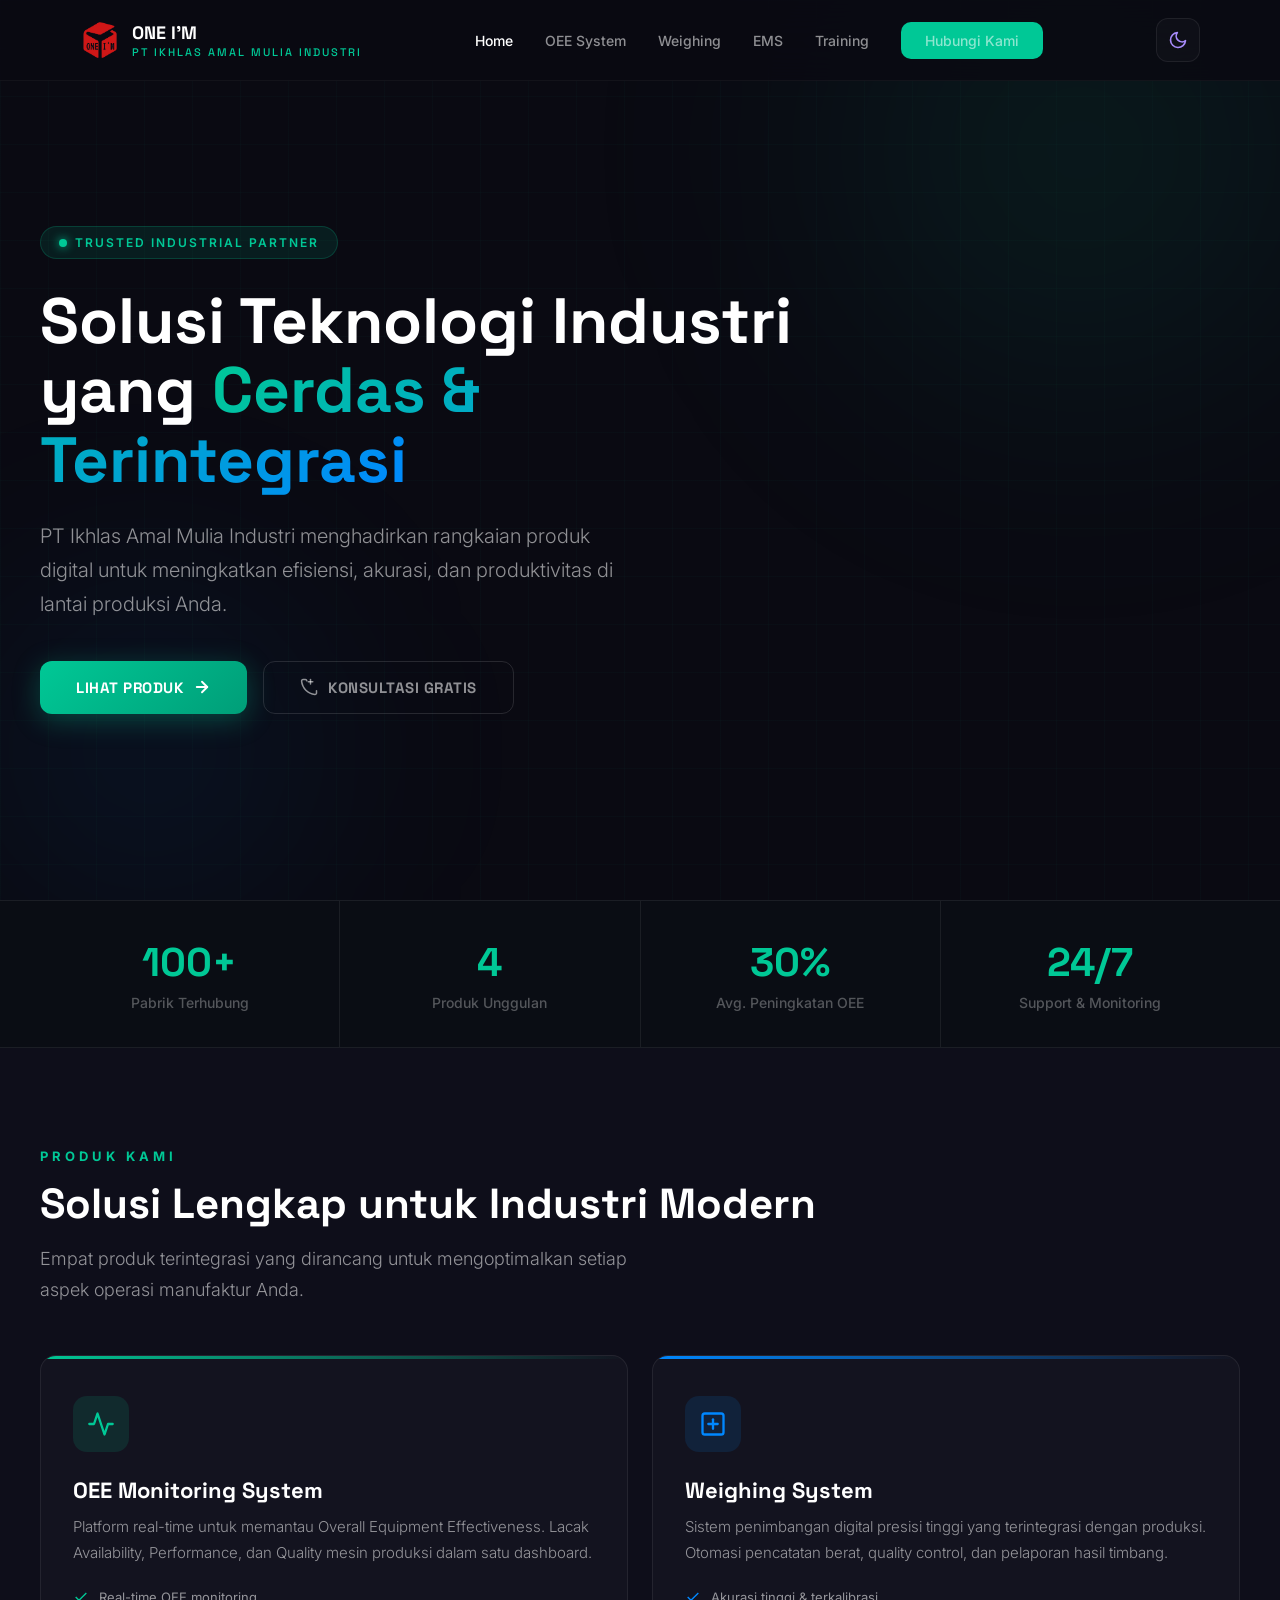
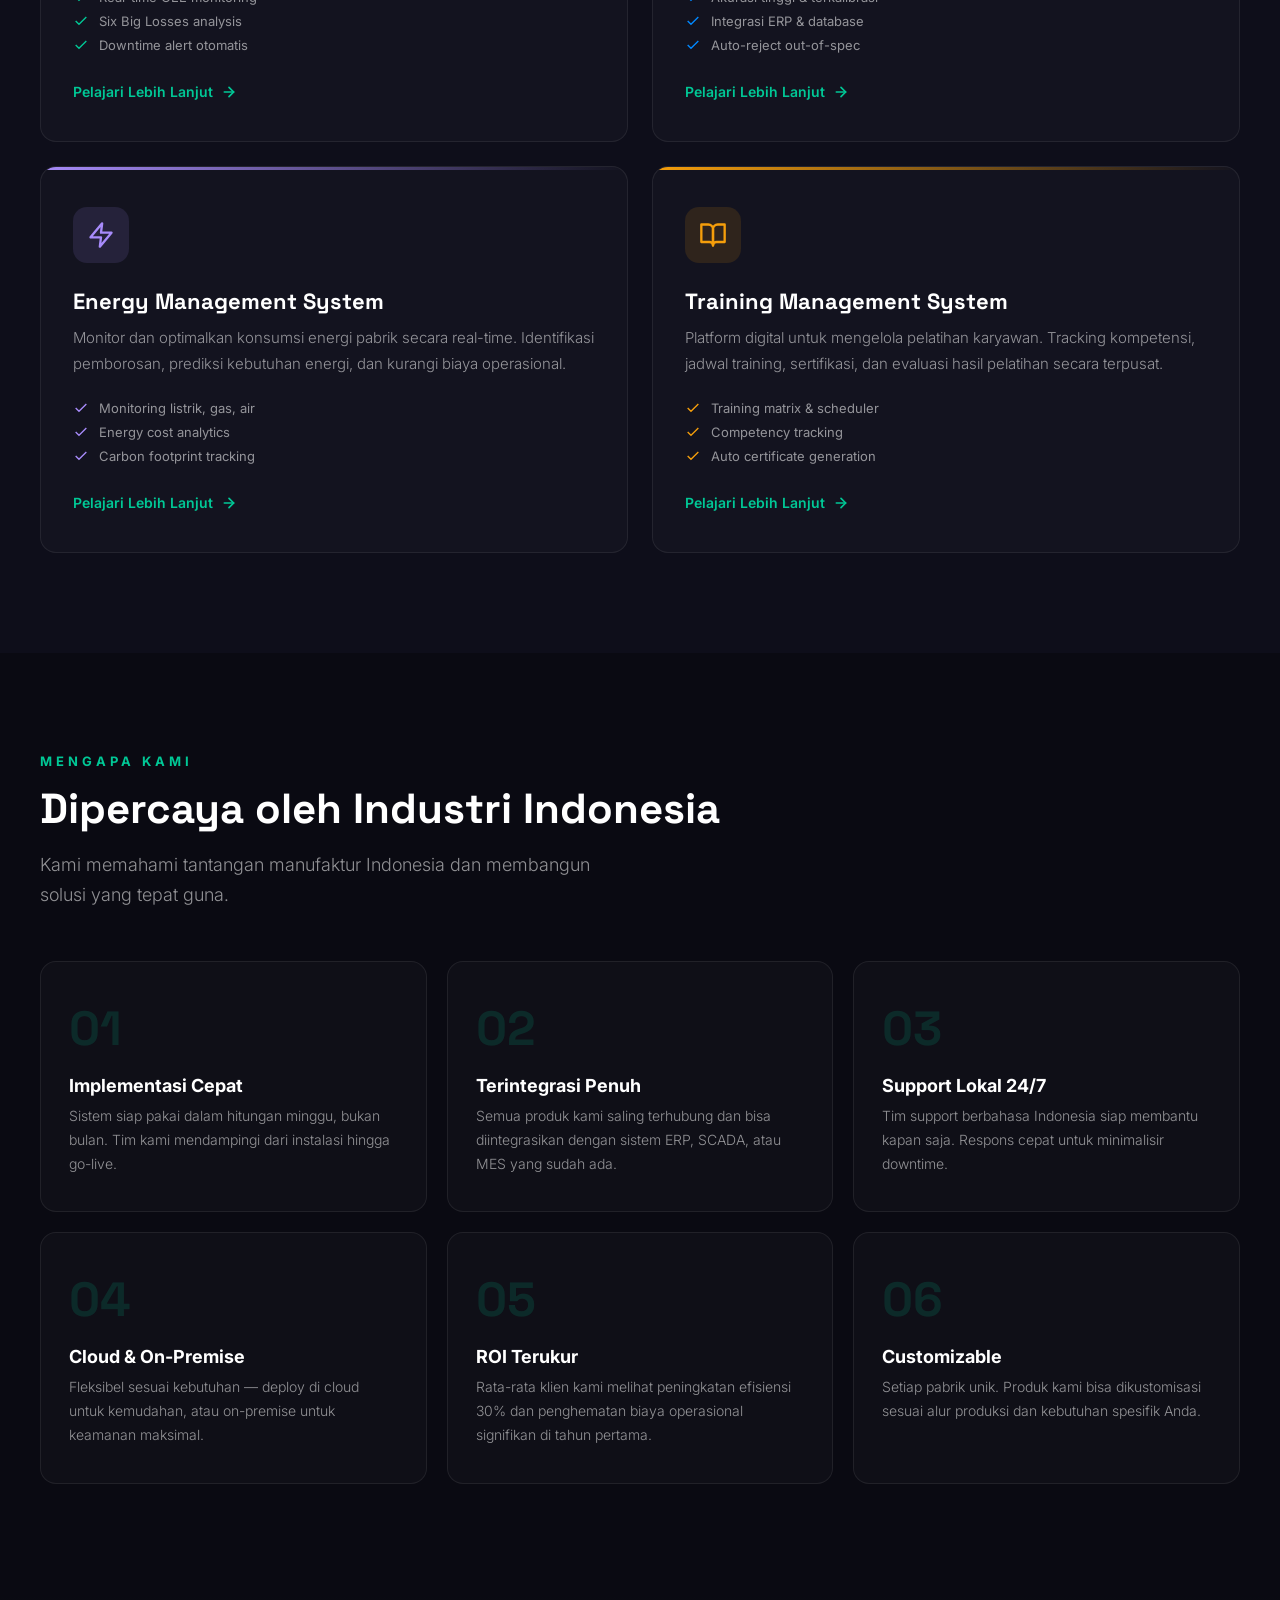
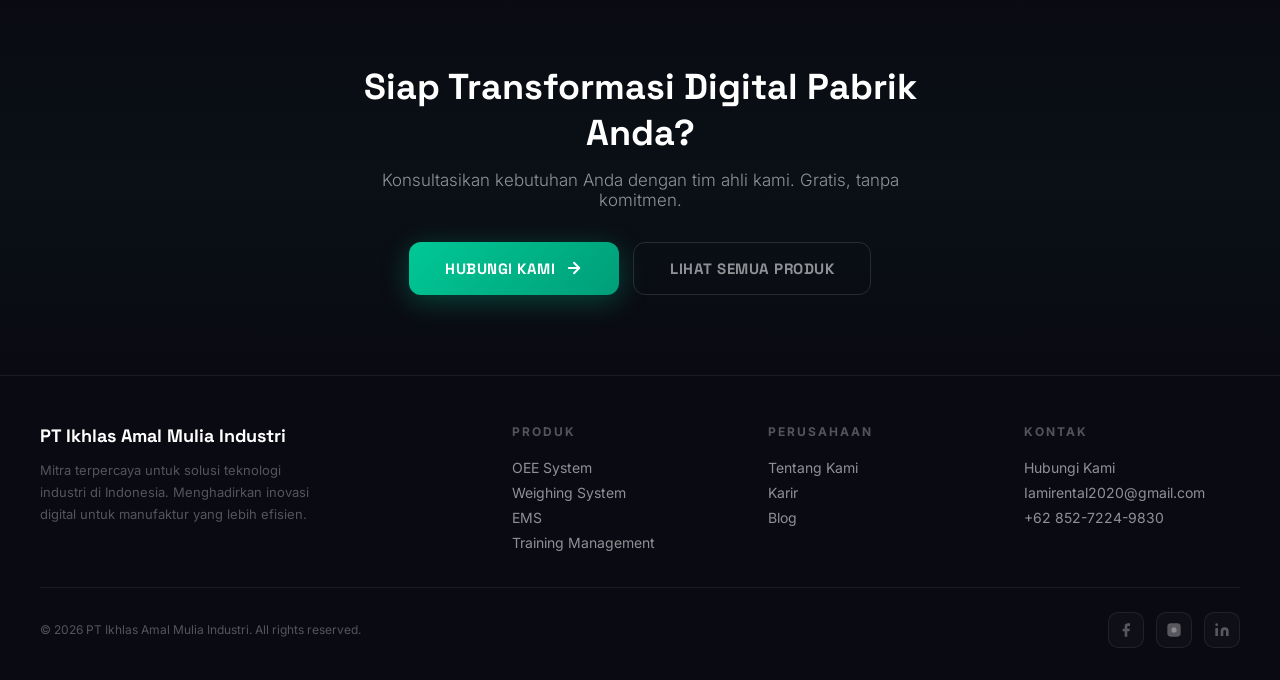
==== index.html @ dc268954 "Add files via upload" ====
<!DOCTYPE html>
<html lang="id">
<head>
<meta charset="UTF-8">
<meta name="viewport" content="width=device-width, initial-scale=1.0">
<link rel="icon" type="image/x-icon" href="img/favicon.ico">
<link rel="apple-touch-icon" sizes="180x180" href="img/favicon-180.png">
<title>PT Ikhlas Amal Mulia Industri — Industrial Technology Solutions</title>
<link rel="preconnect" href="https://fonts.googleapis.com">
<link href="https://fonts.googleapis.com/css2?family=Inter:wght@300;400;500;600;700;800;900&family=Space+Grotesk:wght@400;500;600;700;800&family=JetBrains+Mono:wght@400;500;600&display=swap" rel="stylesheet">
<link rel="stylesheet" href="css/theme.css">
<script src="theme.js"></script>
<link rel="stylesheet" href="css/main.css">
</head>
<body>

<!-- NAV -->
<nav class="nav">
  <div class="nav-inner">
    <a href="index.html" class="nav-logo">
      <div class="nav-logo-icon"><img src="img/logo.png" alt="ONE I'M Logo"></div>
      <div class="nav-brand">ONE I'M<span>PT Ikhlas Amal Mulia Industri</span></div>
    </a>
    <div class="nav-links">
      <a href="index.html" class="active">Home</a>
      <a href="oee.html">OEE System</a>
      <a href="weighing.html">Weighing</a>
      <a href="ems.html">EMS</a>
      <a href="training.html">Training</a>
      <a href="contact.html" class="nav-cta">Hubungi Kami</a>
    </div>
    <button class="theme-toggle" onclick="toggleTheme()" aria-label="Toggle theme">
      <svg class="icon-moon" viewBox="0 0 24 24" fill="none" stroke-width="2" stroke-linecap="round" stroke-linejoin="round"><path d="M21 12.79A9 9 0 1 1 11.21 3 7 7 0 0 0 21 12.79z"/></svg>
      <svg class="icon-sun" viewBox="0 0 24 24" fill="none" stroke-width="2" stroke-linecap="round" stroke-linejoin="round"><circle cx="12" cy="12" r="5"/><line x1="12" y1="1" x2="12" y2="3"/><line x1="12" y1="21" x2="12" y2="23"/><line x1="4.22" y1="4.22" x2="5.64" y2="5.64"/><line x1="18.36" y1="18.36" x2="19.78" y2="19.78"/><line x1="1" y1="12" x2="3" y2="12"/><line x1="21" y1="12" x2="23" y2="12"/><line x1="4.22" y1="19.78" x2="5.64" y2="18.36"/><line x1="18.36" y1="5.64" x2="19.78" y2="4.22"/></svg>
    </button>
    <div class="hamburger" onclick="toggleMobileMenu()">
      <span></span><span></span><span></span>
    </div>
  </div>
</nav>
<div class="mobile-menu" id="mobileMenu">
  <a href="index.html">Home</a>
  <a href="oee.html">OEE System</a>
  <a href="weighing.html">Weighing System</a>
  <a href="ems.html">EMS</a>
  <a href="training.html">Training Management</a>
  <a href="contact.html">Hubungi Kami</a>
  <div class="mobile-theme-toggle" onclick="toggleTheme()">
    <svg viewBox="0 0 24 24" fill="none" stroke="currentColor" stroke-width="2"><path d="M21 12.79A9 9 0 1 1 11.21 3 7 7 0 0 0 21 12.79z"/></svg>
    <span class="label-dark">Mode Siang</span>
    <span class="label-light">Mode Malam</span>
  </div>
</div>

<!-- HERO -->
<section class="hero">
  <div class="hero-bg">
    <div class="hero-glow1"></div>
    <div class="hero-glow2"></div>
    <div class="hero-grid"></div>
  </div>
  <div class="hero-inner">
    <div class="hero-badge">Trusted Industrial Partner</div>
    <h1>Solusi Teknologi Industri yang <em>Cerdas & Terintegrasi</em></h1>
    <p class="hero-sub">PT Ikhlas Amal Mulia Industri menghadirkan rangkaian produk digital untuk meningkatkan efisiensi, akurasi, dan produktivitas di lantai produksi Anda.</p>
    <div class="hero-actions">
      <a href="#products" class="btn btn-primary">
        Lihat Produk
        <svg viewBox="0 0 24 24" fill="none" stroke="currentColor" stroke-width="2.5" stroke-linecap="round" stroke-linejoin="round"><line x1="5" y1="12" x2="19" y2="12"/><polyline points="12 5 19 12 12 19"/></svg>
      </a>
      <a href="contact.html" class="btn btn-outline">
        <svg viewBox="0 0 24 24" fill="none" stroke="currentColor" stroke-width="2" stroke-linecap="round" stroke-linejoin="round"><path d="M22 16.92v3a2 2 0 0 1-2.18 2A19.79 19.79 0 0 1 2.12 4.18 2 2 0 0 1 4.11 2h3a2 2 0 0 1 2 1.72"/><line x1="14" y1="2" x2="14" y2="8"/><line x1="11" y1="5" x2="17" y2="5"/></svg>
        Konsultasi Gratis
      </a>
    </div>
  </div>
</section>

<!-- STATS -->
<div class="stats-strip">
  <div class="stats-inner">
    <div class="stat-item"><div class="stat-num">100+</div><div class="stat-label">Pabrik Terhubung</div></div>
    <div class="stat-item"><div class="stat-num">4</div><div class="stat-label">Produk Unggulan</div></div>
    <div class="stat-item"><div class="stat-num">30%</div><div class="stat-label">Avg. Peningkatan OEE</div></div>
    <div class="stat-item"><div class="stat-num">24/7</div><div class="stat-label">Support & Monitoring</div></div>
  </div>
</div>

<!-- PRODUCTS -->
<section class="section" id="products" style="background:var(--bg2);">
  <div class="section-inner">
    <div class="section-tag">Produk Kami</div>
    <div class="section-title">Solusi Lengkap untuk Industri Modern</div>
    <p class="section-desc">Empat produk terintegrasi yang dirancang untuk mengoptimalkan setiap aspek operasi manufaktur Anda.</p>

    <div class="products-grid">
      <!-- OEE -->
      <div class="product-card pc-green">
        <div class="pc-icon pi-green">
          <svg viewBox="0 0 24 24" fill="none" stroke="#00c896" stroke-width="2" stroke-linecap="round" stroke-linejoin="round"><polyline points="22 12 18 12 15 21 9 3 6 12 2 12"/></svg>
        </div>
        <div class="pc-title">OEE Monitoring System</div>
        <p class="pc-desc">Platform real-time untuk memantau Overall Equipment Effectiveness. Lacak Availability, Performance, dan Quality mesin produksi dalam satu dashboard.</p>
        <div class="pc-features">
          <div class="pc-feat"><svg viewBox="0 0 24 24" fill="none" stroke="#00c896" stroke-width="2"><polyline points="20 6 9 17 4 12"/></svg>Real-time OEE monitoring</div>
          <div class="pc-feat"><svg viewBox="0 0 24 24" fill="none" stroke="#00c896" stroke-width="2"><polyline points="20 6 9 17 4 12"/></svg>Six Big Losses analysis</div>
          <div class="pc-feat"><svg viewBox="0 0 24 24" fill="none" stroke="#00c896" stroke-width="2"><polyline points="20 6 9 17 4 12"/></svg>Downtime alert otomatis</div>
        </div>
        <a href="oee.html" class="pc-link">Pelajari Lebih Lanjut <svg viewBox="0 0 24 24" fill="none" stroke="currentColor" stroke-width="2.5" stroke-linecap="round" stroke-linejoin="round"><line x1="5" y1="12" x2="19" y2="12"/><polyline points="12 5 19 12 12 19"/></svg></a>
      </div>

      <!-- Weighing -->
      <div class="product-card pc-blue">
        <div class="pc-icon pi-blue">
          <svg viewBox="0 0 24 24" fill="none" stroke="#0088ff" stroke-width="2" stroke-linecap="round" stroke-linejoin="round"><rect x="3" y="3" width="18" height="18" rx="2"/><path d="M12 8v8"/><path d="M8 12h8"/></svg>
        </div>
        <div class="pc-title">Weighing System</div>
        <p class="pc-desc">Sistem penimbangan digital presisi tinggi yang terintegrasi dengan produksi. Otomasi pencatatan berat, quality control, dan pelaporan hasil timbang.</p>
        <div class="pc-features">
          <div class="pc-feat"><svg viewBox="0 0 24 24" fill="none" stroke="#0088ff" stroke-width="2"><polyline points="20 6 9 17 4 12"/></svg>Akurasi tinggi &amp; terkalibrasi</div>
          <div class="pc-feat"><svg viewBox="0 0 24 24" fill="none" stroke="#0088ff" stroke-width="2"><polyline points="20 6 9 17 4 12"/></svg>Integrasi ERP &amp; database</div>
          <div class="pc-feat"><svg viewBox="0 0 24 24" fill="none" stroke="#0088ff" stroke-width="2"><polyline points="20 6 9 17 4 12"/></svg>Auto-reject out-of-spec</div>
        </div>
        <a href="weighing.html" class="pc-link">Pelajari Lebih Lanjut <svg viewBox="0 0 24 24" fill="none" stroke="currentColor" stroke-width="2.5" stroke-linecap="round" stroke-linejoin="round"><line x1="5" y1="12" x2="19" y2="12"/><polyline points="12 5 19 12 12 19"/></svg></a>
      </div>

      <!-- EMS -->
      <div class="product-card pc-purple">
        <div class="pc-icon pi-purple">
          <svg viewBox="0 0 24 24" fill="none" stroke="#a78bfa" stroke-width="2" stroke-linecap="round" stroke-linejoin="round"><path d="M13 2L3 14h9l-1 8 10-12h-9l1-8z"/></svg>
        </div>
        <div class="pc-title">Energy Management System</div>
        <p class="pc-desc">Monitor dan optimalkan konsumsi energi pabrik secara real-time. Identifikasi pemborosan, prediksi kebutuhan energi, dan kurangi biaya operasional.</p>
        <div class="pc-features">
          <div class="pc-feat"><svg viewBox="0 0 24 24" fill="none" stroke="#a78bfa" stroke-width="2"><polyline points="20 6 9 17 4 12"/></svg>Monitoring listrik, gas, air</div>
          <div class="pc-feat"><svg viewBox="0 0 24 24" fill="none" stroke="#a78bfa" stroke-width="2"><polyline points="20 6 9 17 4 12"/></svg>Energy cost analytics</div>
          <div class="pc-feat"><svg viewBox="0 0 24 24" fill="none" stroke="#a78bfa" stroke-width="2"><polyline points="20 6 9 17 4 12"/></svg>Carbon footprint tracking</div>
        </div>
        <a href="ems.html" class="pc-link">Pelajari Lebih Lanjut <svg viewBox="0 0 24 24" fill="none" stroke="currentColor" stroke-width="2.5" stroke-linecap="round" stroke-linejoin="round"><line x1="5" y1="12" x2="19" y2="12"/><polyline points="12 5 19 12 12 19"/></svg></a>
      </div>

      <!-- Training -->
      <div class="product-card pc-orange">
        <div class="pc-icon pi-orange">
          <svg viewBox="0 0 24 24" fill="none" stroke="#f59e0b" stroke-width="2" stroke-linecap="round" stroke-linejoin="round"><path d="M2 3h6a4 4 0 0 1 4 4v14a3 3 0 0 0-3-3H2z"/><path d="M22 3h-6a4 4 0 0 0-4 4v14a3 3 0 0 1 3-3h7z"/></svg>
        </div>
        <div class="pc-title">Training Management System</div>
        <p class="pc-desc">Platform digital untuk mengelola pelatihan karyawan. Tracking kompetensi, jadwal training, sertifikasi, dan evaluasi hasil pelatihan secara terpusat.</p>
        <div class="pc-features">
          <div class="pc-feat"><svg viewBox="0 0 24 24" fill="none" stroke="#f59e0b" stroke-width="2"><polyline points="20 6 9 17 4 12"/></svg>Training matrix &amp; scheduler</div>
          <div class="pc-feat"><svg viewBox="0 0 24 24" fill="none" stroke="#f59e0b" stroke-width="2"><polyline points="20 6 9 17 4 12"/></svg>Competency tracking</div>
          <div class="pc-feat"><svg viewBox="0 0 24 24" fill="none" stroke="#f59e0b" stroke-width="2"><polyline points="20 6 9 17 4 12"/></svg>Auto certificate generation</div>
        </div>
        <a href="training.html" class="pc-link">Pelajari Lebih Lanjut <svg viewBox="0 0 24 24" fill="none" stroke="currentColor" stroke-width="2.5" stroke-linecap="round" stroke-linejoin="round"><line x1="5" y1="12" x2="19" y2="12"/><polyline points="12 5 19 12 12 19"/></svg></a>
      </div>
    </div>
  </div>
</section>

<!-- WHY US -->
<section class="section">
  <div class="section-inner">
    <div class="section-tag">Mengapa Kami</div>
    <div class="section-title">Dipercaya oleh Industri Indonesia</div>
    <p class="section-desc">Kami memahami tantangan manufaktur Indonesia dan membangun solusi yang tepat guna.</p>
    <div class="why-grid">
      <div class="why-card">
        <div class="why-num">01</div>
        <div class="why-title">Implementasi Cepat</div>
        <div class="why-desc">Sistem siap pakai dalam hitungan minggu, bukan bulan. Tim kami mendampingi dari instalasi hingga go-live.</div>
      </div>
      <div class="why-card">
        <div class="why-num">02</div>
        <div class="why-title">Terintegrasi Penuh</div>
        <div class="why-desc">Semua produk kami saling terhubung dan bisa diintegrasikan dengan sistem ERP, SCADA, atau MES yang sudah ada.</div>
      </div>
      <div class="why-card">
        <div class="why-num">03</div>
        <div class="why-title">Support Lokal 24/7</div>
        <div class="why-desc">Tim support berbahasa Indonesia siap membantu kapan saja. Respons cepat untuk minimalisir downtime.</div>
      </div>
      <div class="why-card">
        <div class="why-num">04</div>
        <div class="why-title">Cloud & On-Premise</div>
        <div class="why-desc">Fleksibel sesuai kebutuhan — deploy di cloud untuk kemudahan, atau on-premise untuk keamanan maksimal.</div>
      </div>
      <div class="why-card">
        <div class="why-num">05</div>
        <div class="why-title">ROI Terukur</div>
        <div class="why-desc">Rata-rata klien kami melihat peningkatan efisiensi 30% dan penghematan biaya operasional signifikan di tahun pertama.</div>
      </div>
      <div class="why-card">
        <div class="why-num">06</div>
        <div class="why-title">Customizable</div>
        <div class="why-desc">Setiap pabrik unik. Produk kami bisa dikustomisasi sesuai alur produksi dan kebutuhan spesifik Anda.</div>
      </div>
    </div>
  </div>
</section>

<!-- CTA -->
<section class="cta-section">
  <div class="cta-inner">
    <div class="cta-title">Siap Transformasi Digital Pabrik Anda?</div>
    <p class="cta-desc">Konsultasikan kebutuhan Anda dengan tim ahli kami. Gratis, tanpa komitmen.</p>
    <div style="display:flex;gap:14px;justify-content:center;flex-wrap:wrap;">
      <a href="contact.html" class="btn btn-primary">Hubungi Kami <svg viewBox="0 0 24 24" fill="none" stroke="currentColor" stroke-width="2.5" stroke-linecap="round" stroke-linejoin="round"><line x1="5" y1="12" x2="19" y2="12"/><polyline points="12 5 19 12 12 19"/></svg></a>
      <a href="#products" class="btn btn-outline">Lihat Semua Produk</a>
    </div>
  </div>
</section>

<!-- FOOTER -->
<footer class="footer">
  <div class="footer-inner">
    <div>
      <div class="footer-brand">PT Ikhlas Amal Mulia Industri</div>
      <p class="footer-brand-desc">Mitra terpercaya untuk solusi teknologi industri di Indonesia. Menghadirkan inovasi digital untuk manufaktur yang lebih efisien.</p>
    </div>
    <div class="footer-col">
      <div class="footer-col-title">Produk</div>
      <a href="oee.html">OEE System</a>
      <a href="weighing.html">Weighing System</a>
      <a href="ems.html">EMS</a>
      <a href="training.html">Training Management</a>
    </div>
    <div class="footer-col">
      <div class="footer-col-title">Perusahaan</div>
      <a href="#">Tentang Kami</a>
      <a href="#">Karir</a>
      <a href="#">Blog</a>
    </div>
    <div class="footer-col">
      <div class="footer-col-title">Kontak</div>
      <a href="contact.html">Hubungi Kami</a>
      <a href="#">Iamirental2020@gmail.com</a>
      <a href="#">+62 852-7224-9830</a>
    </div>
  </div>
  <div class="footer-bottom">
    <div class="footer-copy">&copy; 2026 PT Ikhlas Amal Mulia Industri. All rights reserved.</div>
    <div class="footer-socials">
      <a href="#" class="footer-social"><svg viewBox="0 0 24 24"><path d="M18 2h-3a5 5 0 0 0-5 5v3H7v4h3v8h4v-8h3l1-4h-4V7a1 1 0 0 1 1-1h3z"/></svg></a>
      <a href="#" class="footer-social"><svg viewBox="0 0 24 24"><rect x="2" y="2" width="20" height="20" rx="5"/><path d="M16 11.37A4 4 0 1 1 12.63 8 4 4 0 0 1 16 11.37z"/><line x1="17.5" y1="6.5" x2="17.51" y2="6.5"/></svg></a>
      <a href="#" class="footer-social"><svg viewBox="0 0 24 24"><path d="M16 8a6 6 0 0 1 6 6v7h-4v-7a2 2 0 0 0-2-2 2 2 0 0 0-2 2v7h-4v-7a6 6 0 0 1 6-6z"/><rect x="2" y="9" width="4" height="12"/><circle cx="4" cy="4" r="2"/></svg></a>
    </div>
  </div>
</footer>

</body>
</html>
---- css/theme.css ----
/* ===== DARK THEME (Default) ===== */
:root {
  --bg: #0a0a12;
  --bg2: #0e0e1a;
  --bg3: #12121e;
  --card: rgba(255,255,255,0.025);
  --card-hover: rgba(0,200,150,0.04);
  --border: rgba(255,255,255,0.07);
  --border-hover: rgba(0,200,150,0.2);
  --text: #fff;
  --text2: rgba(255,255,255,0.55);
  --text3: rgba(255,255,255,0.3);
  --nav-bg: rgba(10,10,18,0.85);
  --nav-border: rgba(255,255,255,0.04);
  --input-bg: rgba(255,255,255,0.04);
  --input-border: rgba(255,255,255,0.1);
  --shadow: rgba(0,0,0,0.5);
  --glow-green: rgba(0,200,150,0.12);
  --glow-blue: rgba(0,136,255,0.1);
  --stats-bg: rgba(0,200,150,0.015);
  --footer-border: rgba(255,255,255,0.05);
  --code-bg: rgba(255,255,255,0.06);
}

/* ===== LIGHT THEME ===== */
[data-theme="light"] {
  --bg: #f5f7fa;
  --bg2: #edf0f5;
  --bg3: #e4e8ef;
  --card: rgba(255,255,255,0.85);
  --card-hover: rgba(0,200,150,0.06);
  --border: rgba(0,0,0,0.08);
  --border-hover: rgba(0,200,150,0.3);
  --text: #1a1a2e;
  --text2: rgba(26,26,46,0.65);
  --text3: rgba(26,26,46,0.4);
  --nav-bg: rgba(245,247,250,0.9);
  --nav-border: rgba(0,0,0,0.06);
  --input-bg: rgba(0,0,0,0.03);
  --input-border: rgba(0,0,0,0.12);
  --shadow: rgba(0,0,0,0.08);
  --glow-green: rgba(0,200,150,0.06);
  --glow-blue: rgba(0,136,255,0.05);
  --stats-bg: rgba(0,200,150,0.04);
  --footer-border: rgba(0,0,0,0.06);
  --code-bg: rgba(0,0,0,0.04);
}

/* Light theme specific overrides */
[data-theme="light"] body {
  background: var(--bg);
  color: var(--text);
}

[data-theme="light"] .nav {
  background: var(--nav-bg);
  border-bottom-color: var(--nav-border);
  box-shadow: 0 1px 12px rgba(0,0,0,0.06);
}

[data-theme="light"] .hero-glow1,
[data-theme="light"] .hero-glow2,
[data-theme="light"] .hero-glow,
[data-theme="light"] .hero-glow-2 {
  opacity: 0.3;
}

[data-theme="light"] .hero-grid,
[data-theme="light"] .grid-pattern,
[data-theme="light"] .hero-bg .hero-grid {
  opacity: 0.4;
}

[data-theme="light"] .hamburger span {
  background: var(--text);
}

[data-theme="light"] .mobile-menu {
  background: rgba(245,247,250,0.97);
}

[data-theme="light"] .product-card,
[data-theme="light"] .feat,
[data-theme="light"] .why-card,
[data-theme="light"] .gauge-card,
[data-theme="light"] .feature-card,
[data-theme="light"] .step-card,
[data-theme="light"] .benefit-card {
  background: var(--card);
  border-color: var(--border);
  box-shadow: 0 2px 12px rgba(0,0,0,0.04);
}

[data-theme="light"] .product-card:hover,
[data-theme="light"] .feat:hover,
[data-theme="light"] .why-card:hover,
[data-theme="light"] .feature-card:hover {
  box-shadow: 0 8px 30px rgba(0,0,0,0.08);
}

[data-theme="light"] .dashboard-preview,
[data-theme="light"] .production-line-wrapper,
[data-theme="light"] .illustration-wrapper {
  background: var(--card);
  border-color: var(--border);
}

[data-theme="light"] .stats-strip,
[data-theme="light"] .stats-bar {
  background: var(--stats-bg);
  border-color: var(--border);
}

[data-theme="light"] .stat-item,
[data-theme="light"] .stat {
  border-color: var(--border);
}

[data-theme="light"] .footer {
  background: var(--bg2);
  border-color: var(--border);
}

[data-theme="light"] .footer-bottom {
  border-color: var(--border);
}

[data-theme="light"] .footer-social {
  background: var(--card);
  border-color: var(--border);
}

[data-theme="light"] .footer-social svg {
  fill: var(--text3);
}

[data-theme="light"] .btn-outline {
  border-color: rgba(0,0,0,0.15);
  color: var(--text2);
}

[data-theme="light"] .btn-outline:hover {
  border-color: rgba(0,0,0,0.3);
  color: var(--text);
}

[data-theme="light"] .hero h1,
[data-theme="light"] .headline,
[data-theme="light"] .section-title,
[data-theme="light"] .cta-title,
[data-theme="light"] .pc-title,
[data-theme="light"] .why-title,
[data-theme="light"] .feat h3,
[data-theme="light"] .cta-headline {
  color: var(--text);
}

[data-theme="light"] .nav-brand {
  color: var(--text);
}

[data-theme="light"] .badge,
[data-theme="light"] .hero-badge {
  background: rgba(0,200,150,0.08);
  border-color: rgba(0,200,150,0.2);
}

/* Contact form light overrides */
[data-theme="light"] .form-input,
[data-theme="light"] .form-textarea,
[data-theme="light"] .form-select,
[data-theme="light"] input,
[data-theme="light"] textarea,
[data-theme="light"] select {
  background: var(--input-bg) !important;
  border-color: var(--input-border) !important;
  color: var(--text) !important;
}

[data-theme="light"] .contact-card,
[data-theme="light"] .info-card {
  background: var(--card);
  border-color: var(--border);
}

/* Smooth transitions */
body,
.nav,
.product-card,
.feat,
.why-card,
.gauge-card,
.feature-card,
.step-card,
.benefit-card,
.dashboard-preview,
.production-line-wrapper,
.illustration-wrapper,
.stats-strip,
.stats-bar,
.stat-item,
.stat,
.footer,
.footer-social,
.btn-outline,
.mobile-menu,
.contact-card,
.info-card,
input, textarea, select {
  transition: background-color 0.4s ease, color 0.4s ease, border-color 0.4s ease, box-shadow 0.4s ease;
}

/* ===== THEME TOGGLE BUTTON ===== */
.theme-toggle {
  width: 44px;
  height: 44px;
  border-radius: 12px;
  border: 1px solid var(--border);
  background: var(--card);
  cursor: pointer;
  display: flex;
  align-items: center;
  justify-content: center;
  transition: all 0.3s ease;
  flex-shrink: 0;
  position: relative;
  overflow: hidden;
}
.theme-toggle:hover {
  border-color: var(--border-hover);
  background: var(--card-hover);
  transform: scale(1.05);
}
.theme-toggle svg {
  width: 20px;
  height: 20px;
  transition: all 0.4s ease;
  position: absolute;
}
.theme-toggle .icon-moon {
  stroke: #a78bfa;
  opacity: 1;
  transform: rotate(0deg) scale(1);
}
.theme-toggle .icon-sun {
  stroke: #f59e0b;
  opacity: 0;
  transform: rotate(-90deg) scale(0.5);
}
[data-theme="light"] .theme-toggle .icon-moon {
  opacity: 0;
  transform: rotate(90deg) scale(0.5);
}
[data-theme="light"] .theme-toggle .icon-sun {
  opacity: 1;
  transform: rotate(0deg) scale(1);
}

/* Mobile theme toggle */
.mobile-theme-toggle {
  display: flex;
  align-items: center;
  gap: 12px;
  padding: 14px 16px;
  border-radius: 10px;
  cursor: pointer;
  transition: all 0.2s;
  color: var(--text2);
  font-size: 15px;
}
.mobile-theme-toggle:hover {
  background: rgba(255,255,255,0.04);
  color: var(--text);
}
[data-theme="light"] .mobile-theme-toggle:hover {
  background: rgba(0,0,0,0.04);
}
.mobile-theme-toggle svg {
  width: 20px;
  height: 20px;
}
.mobile-theme-toggle .label-dark { display: inline; }
.mobile-theme-toggle .label-light { display: none; }
[data-theme="light"] .mobile-theme-toggle .label-dark { display: none; }
[data-theme="light"] .mobile-theme-toggle .label-light { display: inline; }
---- css/main.css ----
:root {
  --red: #CC2222;
  --red2: rgba(204,34,34,0.12);
  --green: #00c896;
  --green2: rgba(0,200,150,0.12);
  --blue: #0088ff;
  --blue2: rgba(0,136,255,0.12);
  --purple: #a78bfa;
  --purple2: rgba(167,139,250,0.12);
  --orange: #f59e0b;
  --orange2: rgba(245,158,11,0.12);
  --radius: 16px;
}
*{margin:0;padding:0;box-sizing:border-box;}
html{scroll-behavior:smooth;}
body{background:var(--bg);color:var(--text);font-family:'Inter',sans-serif;-webkit-text-size-adjust:100%;}
a{text-decoration:none;color:inherit;}
img{max-width:100%;display:block;}

/* ===== NAV ===== */
.nav{position:fixed;top:0;left:0;width:100%;z-index:100;padding:18px 0;transition:all .3s;background:rgba(10,10,18,0.85);backdrop-filter:blur(20px);border-bottom:1px solid rgba(255,255,255,0.04);}
.nav-inner{max-width:1200px;margin:0 auto;padding:0 40px;display:flex;justify-content:space-between;align-items:center;}
.nav-logo{display:flex;align-items:center;gap:12px;}
.nav-logo-icon{width:40px;height:40px;display:flex;align-items:center;justify-content:center;}
.nav-logo-icon img{width:40px;height:40px;object-fit:contain;}
.nav-brand{font-family:'Space Grotesk',sans-serif;font-weight:700;font-size:18px;color:#fff;}
.nav-brand span{color:var(--green);font-size:11px;display:block;font-weight:500;letter-spacing:2px;text-transform:uppercase;margin-top:1px;}
.nav-links{display:flex;gap:32px;align-items:center;}
.nav-links a{font-size:14px;font-weight:500;color:var(--text2);transition:color .2s;}
.nav-links a:hover,.nav-links a.active{color:#fff;}
.nav-cta{background:var(--green);color:#fff;font-weight:700;padding:10px 24px;border-radius:10px;font-size:13px;transition:all .2s;}
.nav-cta:hover{background:#00b386;transform:translateY(-1px);}
.hamburger{display:none;flex-direction:column;gap:5px;cursor:pointer;padding:8px;}
.hamburger span{width:24px;height:2px;background:#fff;border-radius:2px;transition:all .3s;}
.mobile-menu{display:none;position:fixed;top:76px;left:0;width:100%;background:rgba(10,10,18,0.97);backdrop-filter:blur(20px);padding:20px;border-bottom:1px solid var(--border);z-index:99;}
.mobile-menu.open{display:flex;flex-direction:column;gap:4px;}
.mobile-menu a{padding:14px 16px;font-size:15px;color:var(--text2);border-radius:10px;transition:all .2s;}
.mobile-menu a:hover{background:rgba(255,255,255,0.04);color:#fff;}

/* ===== HERO ===== */
.hero{position:relative;min-height:100vh;display:flex;align-items:center;padding:120px 40px 80px;overflow:hidden;}
.hero-bg{position:absolute;inset:0;overflow:hidden;}
.hero-glow1{position:absolute;width:700px;height:700px;border-radius:50%;filter:blur(120px);top:-200px;right:-150px;background:radial-gradient(circle,rgba(0,200,150,0.12),transparent 70%);}
.hero-glow2{position:absolute;width:500px;height:500px;border-radius:50%;filter:blur(100px);bottom:-100px;left:-100px;background:radial-gradient(circle,rgba(0,136,255,0.1),transparent 70%);}
.hero-grid{position:absolute;inset:0;background-image:linear-gradient(rgba(0,200,150,0.025) 1px,transparent 1px),linear-gradient(90deg,rgba(0,200,150,0.025) 1px,transparent 1px);background-size:48px 48px;}
.hero-inner{position:relative;z-index:2;max-width:1200px;margin:0 auto;width:100%;}
.hero-badge{display:inline-flex;align-items:center;gap:8px;background:rgba(0,200,150,0.1);border:1px solid rgba(0,200,150,0.2);border-radius:30px;padding:8px 18px;font-size:12px;font-weight:600;color:var(--green);text-transform:uppercase;letter-spacing:2px;margin-bottom:28px;}
.hero-badge::before{content:'';width:8px;height:8px;background:var(--green);border-radius:50%;box-shadow:0 0 10px var(--green);animation:pulse 2s infinite;}
@keyframes pulse{0%,100%{opacity:1;transform:scale(1);}50%{opacity:.5;transform:scale(.8);}}
.hero h1{font-family:'Space Grotesk',sans-serif;font-size:64px;font-weight:800;line-height:1.08;margin-bottom:24px;max-width:800px;}
.hero h1 em{font-style:normal;background:linear-gradient(135deg,var(--green),var(--blue));-webkit-background-clip:text;-webkit-text-fill-color:transparent;background-clip:text;}
.hero-sub{font-size:20px;color:var(--text2);line-height:1.7;max-width:600px;margin-bottom:40px;font-weight:300;}
.hero-actions{display:flex;gap:16px;flex-wrap:wrap;}
.btn{display:inline-flex;align-items:center;gap:10px;font-family:'Space Grotesk',sans-serif;font-weight:700;font-size:15px;padding:16px 36px;border-radius:12px;cursor:pointer;transition:all .2s;border:none;text-transform:uppercase;letter-spacing:.5px;}
.btn-primary{background:linear-gradient(135deg,var(--green),#009e78);color:#fff;box-shadow:0 6px 28px rgba(0,200,150,0.3);}
.btn-primary:hover{transform:translateY(-2px);box-shadow:0 10px 40px rgba(0,200,150,0.4);}
.btn-outline{background:transparent;color:var(--text2);border:1px solid rgba(255,255,255,0.12);}
.btn-outline:hover{border-color:rgba(255,255,255,0.3);color:#fff;}
.btn svg{width:18px;height:18px;}

/* ===== STATS BAR ===== */
.stats-strip{border-top:1px solid var(--border);border-bottom:1px solid var(--border);background:rgba(0,200,150,0.015);}
.stats-inner{max-width:1200px;margin:0 auto;display:flex;}
.stat-item{flex:1;padding:36px 24px;text-align:center;border-right:1px solid var(--border);}
.stat-item:last-child{border-right:none;}
.stat-num{font-family:'Space Grotesk',sans-serif;font-size:40px;font-weight:800;color:var(--green);margin-bottom:6px;}
.stat-label{font-size:14px;color:var(--text3);font-weight:500;}

/* ===== PRODUCTS ===== */
.section{padding:100px 40px;}
.section-inner{max-width:1200px;margin:0 auto;}
.section-tag{font-size:13px;font-weight:700;color:var(--green);text-transform:uppercase;letter-spacing:4px;margin-bottom:16px;}
.section-title{font-family:'Space Grotesk',sans-serif;font-size:42px;font-weight:800;margin-bottom:16px;line-height:1.15;}
.section-desc{font-size:18px;color:var(--text2);max-width:600px;line-height:1.7;margin-bottom:50px;font-weight:300;}

.products-grid{display:grid;grid-template-columns:repeat(2,1fr);gap:24px;}
.product-card{background:var(--card);border:1px solid var(--border);border-radius:var(--radius);padding:40px 32px;transition:all .3s;position:relative;overflow:hidden;}
.product-card:hover{border-color:rgba(0,200,150,0.2);transform:translateY(-4px);box-shadow:0 20px 60px rgba(0,0,0,0.3);}
.product-card::before{content:'';position:absolute;top:0;left:0;width:100%;height:3px;border-radius:var(--radius) var(--radius) 0 0;}
.product-card.pc-green::before{background:linear-gradient(90deg,var(--green),transparent);}
.product-card.pc-blue::before{background:linear-gradient(90deg,var(--blue),transparent);}
.product-card.pc-purple::before{background:linear-gradient(90deg,var(--purple),transparent);}
.product-card.pc-orange::before{background:linear-gradient(90deg,var(--orange),transparent);}
.pc-icon{width:56px;height:56px;border-radius:14px;display:flex;align-items:center;justify-content:center;margin-bottom:24px;}
.pc-icon svg{width:28px;height:28px;}
.pc-icon.pi-green{background:var(--green2);}
.pc-icon.pi-blue{background:var(--blue2);}
.pc-icon.pi-purple{background:var(--purple2);}
.pc-icon.pi-orange{background:var(--orange2);}
.pc-title{font-family:'Space Grotesk',sans-serif;font-size:22px;font-weight:700;margin-bottom:10px;}
.pc-desc{font-size:15px;color:var(--text2);line-height:1.7;margin-bottom:24px;font-weight:300;}
.pc-features{display:flex;flex-direction:column;gap:8px;margin-bottom:28px;}
.pc-feat{display:flex;align-items:center;gap:10px;font-size:13px;color:var(--text2);}
.pc-feat svg{width:16px;height:16px;flex-shrink:0;}
.pc-link{display:inline-flex;align-items:center;gap:8px;font-size:14px;font-weight:600;color:var(--green);transition:gap .2s;}
.pc-link:hover{gap:12px;}
.pc-link svg{width:16px;height:16px;}

/* ===== WHY US ===== */
.why-grid{display:grid;grid-template-columns:repeat(3,1fr);gap:20px;}
.why-card{background:var(--card);border:1px solid var(--border);border-radius:var(--radius);padding:36px 28px;transition:all .3s;}
.why-card:hover{border-color:rgba(0,200,150,0.15);}
.why-num{font-family:'Space Grotesk',sans-serif;font-size:48px;font-weight:800;color:rgba(0,200,150,0.15);margin-bottom:16px;}
.why-title{font-size:18px;font-weight:700;margin-bottom:8px;}
.why-desc{font-size:14px;color:var(--text2);line-height:1.7;font-weight:300;}

/* ===== CTA ===== */
.cta-section{padding:80px 40px;text-align:center;position:relative;overflow:hidden;}
.cta-section::before{content:'';position:absolute;inset:0;background:linear-gradient(180deg,transparent 0%,rgba(0,200,150,0.03) 50%,transparent 100%);}
.cta-inner{position:relative;z-index:2;max-width:600px;margin:0 auto;}
.cta-title{font-family:'Space Grotesk',sans-serif;font-size:36px;font-weight:800;margin-bottom:14px;}
.cta-desc{font-size:17px;color:var(--text2);margin-bottom:32px;font-weight:300;}

/* ===== FOOTER ===== */
.footer{border-top:1px solid var(--border);padding:48px 40px 32px;}
.footer-inner{max-width:1200px;margin:0 auto;display:grid;grid-template-columns:2fr 1fr 1fr 1fr;gap:40px;}
.footer-brand{font-family:'Space Grotesk',sans-serif;font-size:18px;font-weight:700;margin-bottom:12px;}
.footer-brand-desc{font-size:13px;color:var(--text3);line-height:1.7;max-width:280px;}
.footer-col-title{font-size:12px;font-weight:700;text-transform:uppercase;letter-spacing:2px;color:var(--text3);margin-bottom:16px;}
.footer-col a{display:block;font-size:14px;color:var(--text2);padding:4px 0;transition:color .2s;}
.footer-col a:hover{color:#fff;}
.footer-bottom{max-width:1200px;margin:32px auto 0;padding-top:24px;border-top:1px solid var(--border);display:flex;justify-content:space-between;align-items:center;}
.footer-copy{font-size:12px;color:var(--text3);}
.footer-socials{display:flex;gap:12px;}
.footer-social{width:36px;height:36px;border-radius:10px;background:var(--card);border:1px solid var(--border);display:flex;align-items:center;justify-content:center;transition:all .2s;}
.footer-social:hover{border-color:rgba(0,200,150,0.3);background:rgba(0,200,150,0.08);}
.footer-social svg{width:16px;height:16px;fill:var(--text3);}

/* ===== RESPONSIVE ===== */
@media(max-width:1024px){
  .hero h1{font-size:48px;}
  .section-title{font-size:34px;}
  .products-grid{gap:18px;}
  .product-card{padding:32px 24px;}
  .why-grid{grid-template-columns:1fr 1fr;}
  .footer-inner{grid-template-columns:1fr 1fr;gap:32px;}
}
@media(max-width:768px){
  .nav-inner{padding:0 24px;}
  .nav-links{display:none;}
  .hamburger{display:flex;}
  .hero{padding:100px 24px 60px;min-height:auto;}
  .hero h1{font-size:36px;}
  .hero-sub{font-size:17px;}
  .section{padding:60px 24px;}
  .section-title{font-size:28px;}
  .section-desc{font-size:16px;}
  .products-grid{grid-template-columns:1fr;}
  .stats-inner{flex-wrap:wrap;}
  .stat-item{min-width:50%;padding:24px 16px;}
  .stat-num{font-size:30px;}
  .why-grid{grid-template-columns:1fr;gap:14px;}
  .cta-section{padding:60px 24px;}
  .cta-title{font-size:28px;}
  .footer{padding:36px 24px 24px;}
  .footer-inner{grid-template-columns:1fr;gap:28px;}
  .footer-bottom{flex-direction:column;gap:16px;text-align:center;}
}
@media(max-width:480px){
  .hero{padding:90px 16px 48px;}
  .hero h1{font-size:28px;}
  .hero-sub{font-size:15px;}
  .hero-actions{flex-direction:column;}
  .btn{width:100%;justify-content:center;padding:15px 28px;font-size:14px;}
  .section{padding:48px 16px;}
  .section-title{font-size:24px;}
  .stat-item{min-width:50%;padding:20px 12px;}
  .stat-num{font-size:24px;}
  .stat-label{font-size:11px;}
  .product-card{padding:24px 18px;}
  .pc-title{font-size:18px;}
  .cta-title{font-size:22px;}
}
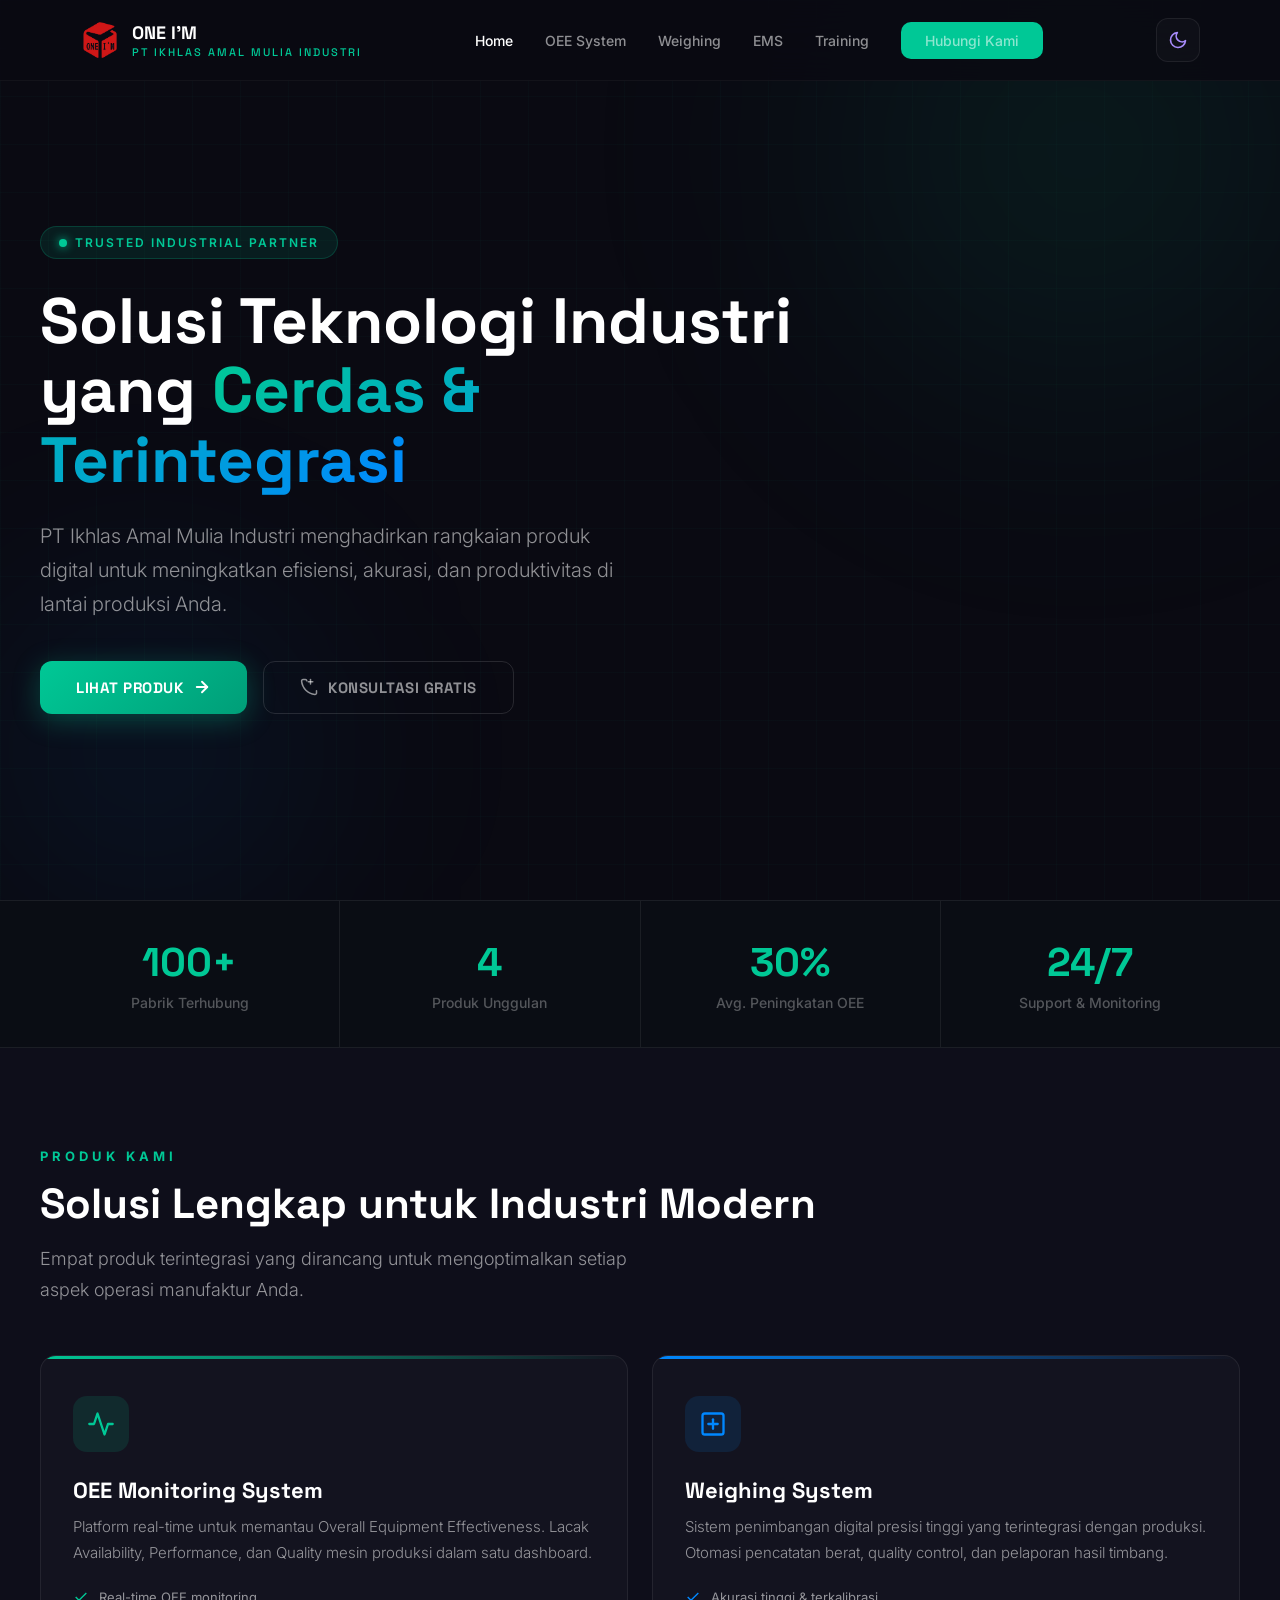
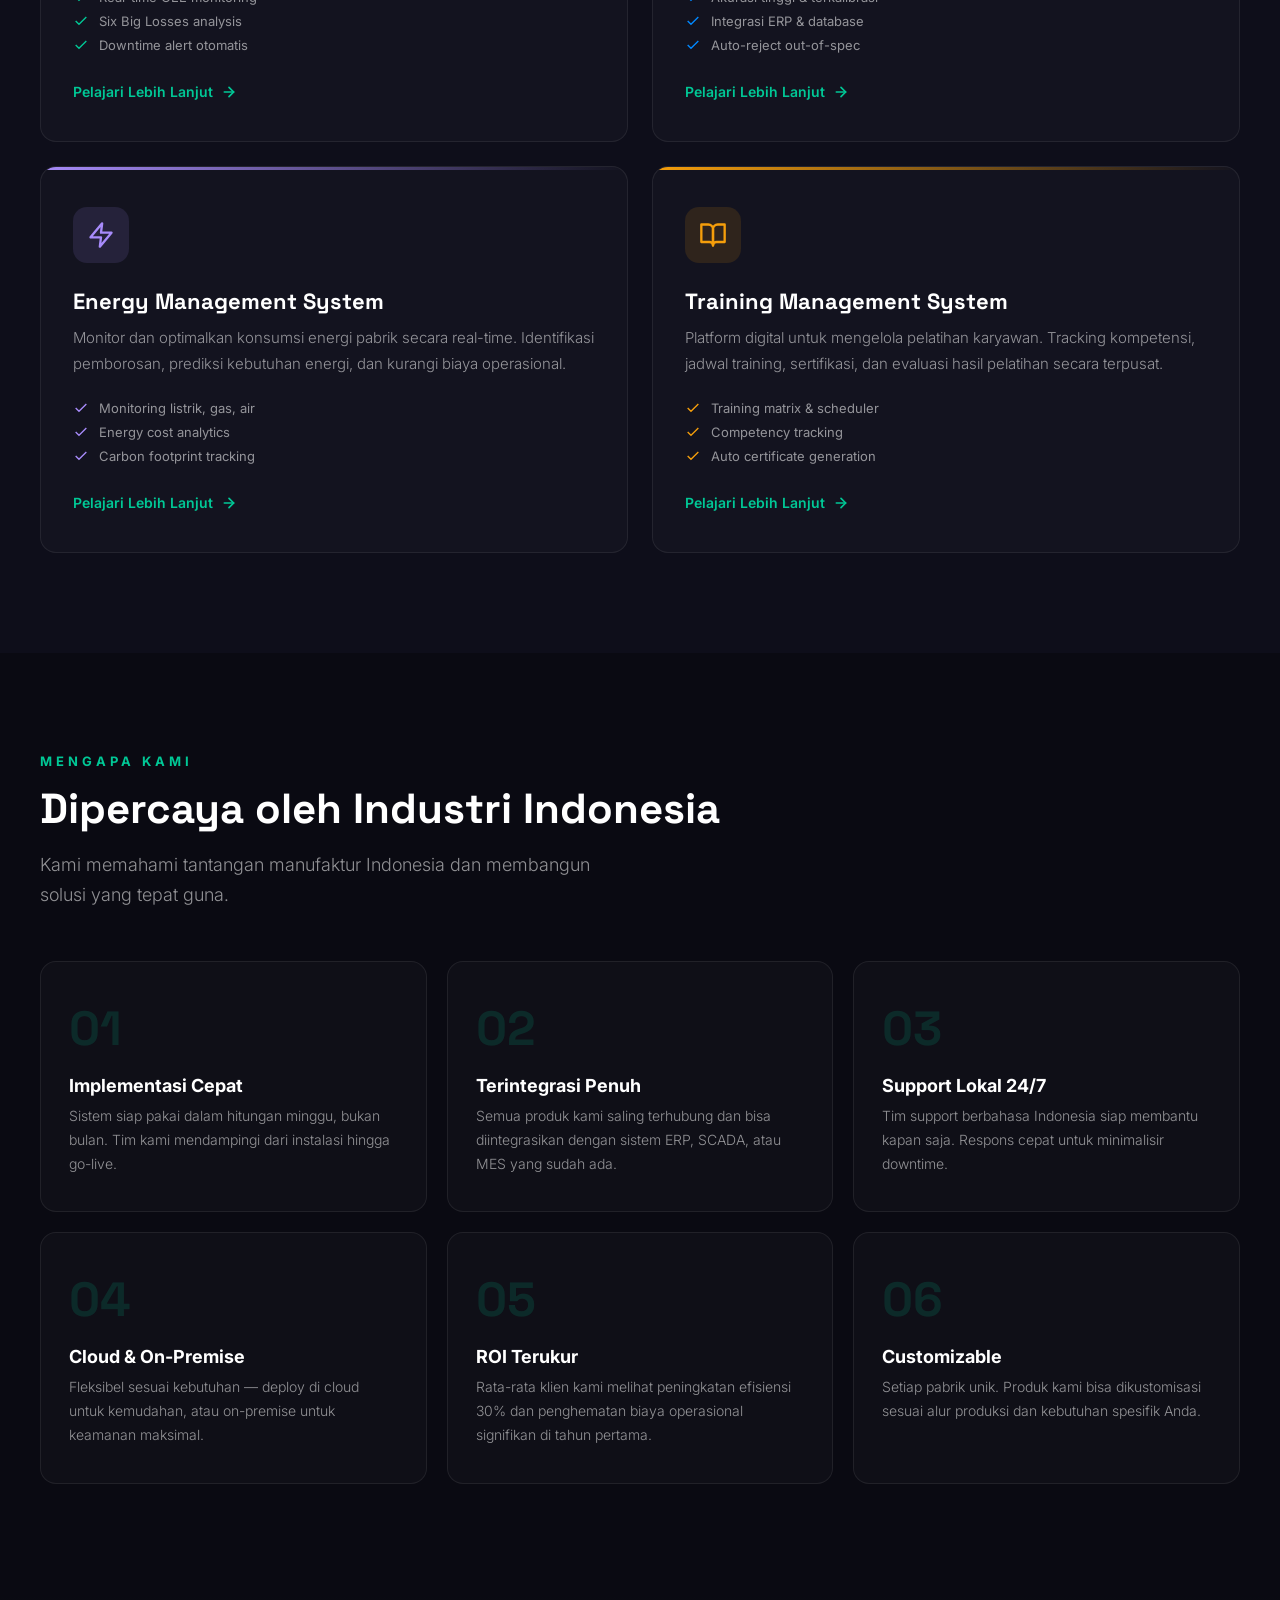
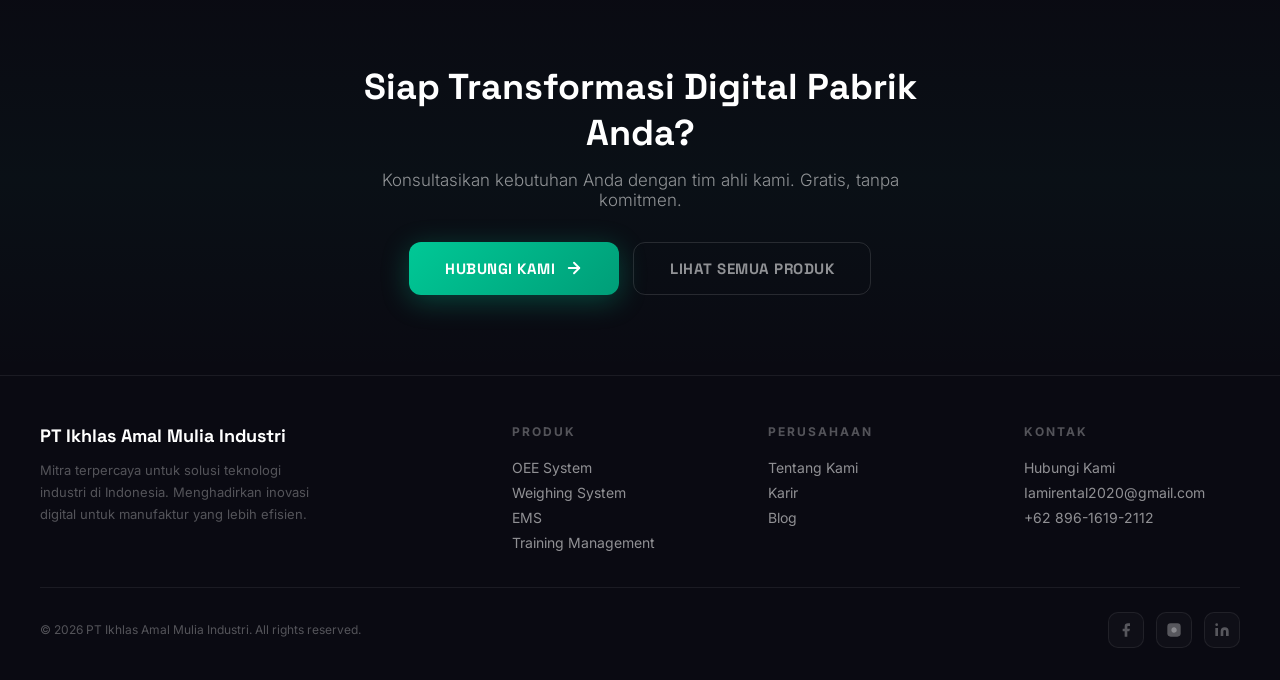
==== commit 7e5b02da: "Update index.html" ====
--- a/index.html
+++ b/index.html
@@ -234,7 +234,7 @@
       <div class="footer-col-title">Kontak</div>
       <a href="contact.html">Hubungi Kami</a>
       <a href="#">Iamirental2020@gmail.com</a>
-      <a href="#">+62 852-7224-9830</a>
+      <a href="#">+62 896-1619-2112</a>
     </div>
   </div>
   <div class="footer-bottom">
